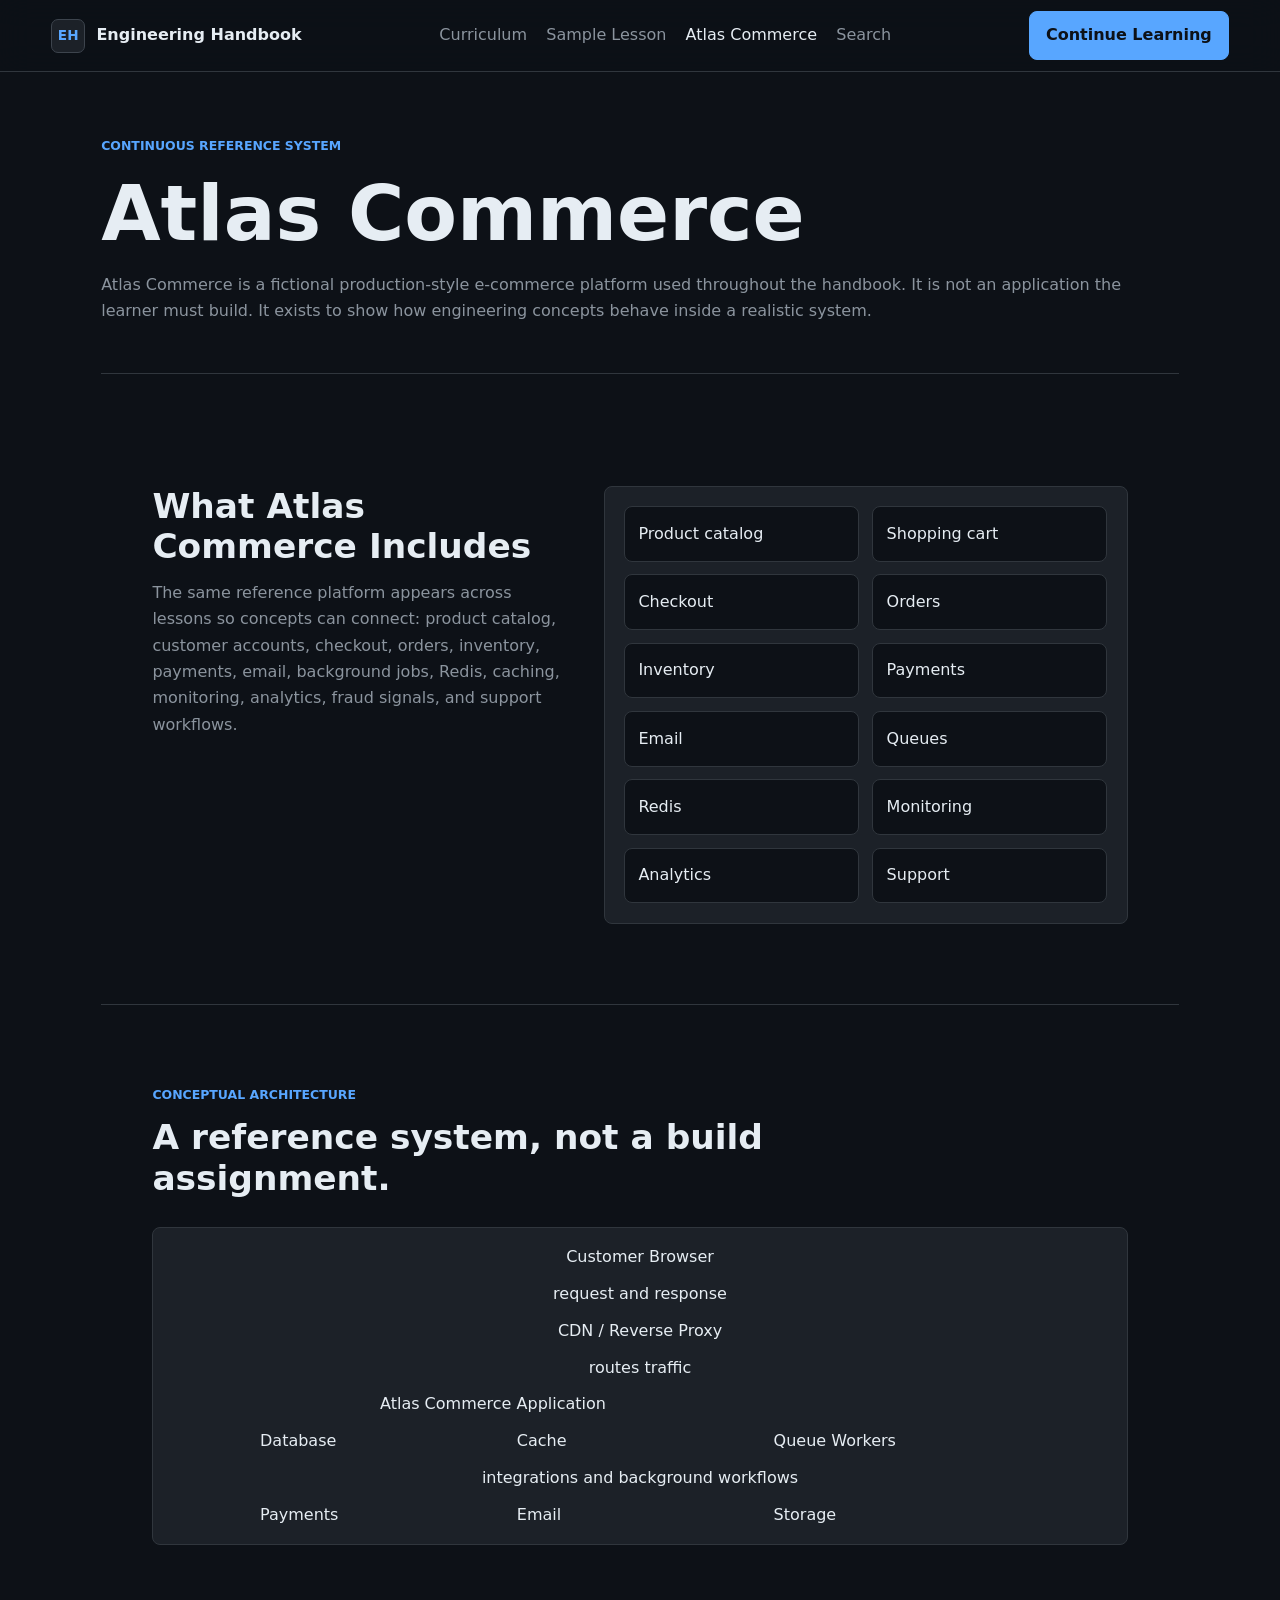
==== atlas-commerce.html @ 01fd46ba "Add interactive engineering handbook through phase 5" ====
<!doctype html>
<html lang="en">
  <head>
    <meta charset="utf-8">
    <meta name="viewport" content="width=device-width, initial-scale=1">
    <title>Atlas Commerce - Engineering Handbook</title>
    <link rel="stylesheet" href="css/variables.css">
    <link rel="stylesheet" href="css/base.css">
    <link rel="stylesheet" href="css/layout.css">
    <link rel="stylesheet" href="css/components.css">
    <link rel="stylesheet" href="css/responsive.css">
  </head>
  <body>
    <a class="skip-link" href="#main">Skip to content</a>
    <header class="site-header">
      <a class="brand" href="index.html"><span class="brand-mark">EH</span><span>Engineering Handbook</span></a>
      <nav class="header-nav" aria-label="Primary navigation">
        <a href="handbook.html">Curriculum</a>
        <a href="lesson.html?lesson=how-an-http-request-works">Sample Lesson</a>
        <a href="atlas-commerce.html" aria-current="page">Atlas Commerce</a>
        <button class="link-button js-search-open" type="button">Search</button>
      </nav>
      <button class="button button-primary js-continue" type="button">Continue Learning</button>
    </header>

    <main id="main" class="curriculum-page">
      <section class="page-intro">
        <p class="eyebrow">CONTINUOUS REFERENCE SYSTEM</p>
        <h1>Atlas Commerce</h1>
        <p>Atlas Commerce is a fictional production-style e-commerce platform used throughout the handbook. It is not an application the learner must build. It exists to show how engineering concepts behave inside a realistic system.</p>
      </section>

      <section class="section split-section atlas-page-section">
        <div>
          <h2>What Atlas Commerce Includes</h2>
          <p>The same reference platform appears across lessons so concepts can connect: product catalog, customer accounts, checkout, orders, inventory, payments, email, background jobs, Redis, caching, monitoring, analytics, fraud signals, and support workflows.</p>
        </div>
        <div class="card atlas-list">
          <span>Product catalog</span><span>Shopping cart</span><span>Checkout</span><span>Orders</span>
          <span>Inventory</span><span>Payments</span><span>Email</span><span>Queues</span>
          <span>Redis</span><span>Monitoring</span><span>Analytics</span><span>Support</span>
        </div>
      </section>

      <section class="section">
        <div class="section-heading">
          <p class="eyebrow">CONCEPTUAL ARCHITECTURE</p>
          <h2>A reference system, not a build assignment.</h2>
        </div>
        <div class="atlas-architecture" aria-label="Atlas Commerce conceptual architecture diagram">
          <div class="diagram-node">Customer Browser</div>
          <div class="diagram-arrow">request and response</div>
          <div class="diagram-node">CDN / Reverse Proxy</div>
          <div class="diagram-arrow">routes traffic</div>
          <div class="diagram-node wide-node">Atlas Commerce Application</div>
          <div class="diagram-row">
            <div class="diagram-node">Database</div>
            <div class="diagram-node">Cache</div>
            <div class="diagram-node">Queue Workers</div>
          </div>
          <div class="diagram-arrow">integrations and background workflows</div>
          <div class="diagram-row">
            <div class="diagram-node">Payments</div>
            <div class="diagram-node">Email</div>
            <div class="diagram-node">Storage</div>
          </div>
        </div>
      </section>
    </main>

    <div class="modal-backdrop" data-search-modal hidden>
      <section class="search-modal" role="dialog" aria-modal="true" aria-labelledby="search-title">
        <div class="modal-header">
          <h2 id="search-title">Search handbook</h2>
          <button class="icon-button js-search-close" type="button" aria-label="Close search">x</button>
        </div>
        <label class="field-label" for="site-search">Search curriculum lessons</label>
        <input id="site-search" class="search-input" type="search" placeholder="Try payments, queues, or monitoring">
        <div class="search-results" data-search-results></div>
      </section>
    </div>

    <script src="data/curriculum.js" defer></script>
    <script src="data/sample-lessons.js" defer></script>
    <script src="js/curriculum-data.js" defer></script>
    <script src="js/curriculum-validator.js" defer></script>
    <script src="js/storage.js" defer></script>
    <script src="js/navigation.js" defer></script>
    <script src="js/app.js" defer></script>
  </body>
</html>
---- css/variables.css ----
:root {
  --background: #0d1117;
  --sidebar: #161b22;
  --surface: #1c2128;
  --surface-hover: #22272e;
  --border: #30363d;
  --border-light: #3d444d;
  --text-primary: #e6edf3;
  --text-secondary: #8b949e;
  --text-muted: #6e7681;
  --accent: #58a6ff;
  --accent-hover: #79c0ff;
  --accent-soft: rgba(88, 166, 255, 0.12);
  --success: #3fb950;
  --success-soft: rgba(63, 185, 80, 0.12);
  --warning: #d29922;
  --warning-soft: rgba(210, 153, 34, 0.12);
  --error: #f85149;
  --error-soft: rgba(248, 81, 73, 0.12);
  --font-sans: Inter, ui-sans-serif, system-ui, -apple-system, BlinkMacSystemFont, "Segoe UI", sans-serif;
  --font-mono: "JetBrains Mono", "SFMono-Regular", Consolas, "Liberation Mono", monospace;
  --radius: 8px;
  --shadow: 0 18px 50px rgba(0, 0, 0, 0.28);
}
---- css/base.css ----
* { box-sizing: border-box; }
html {
  scroll-behavior: smooth;
  overflow-x: hidden;
}
body {
  margin: 0;
  overflow-x: hidden;
  background: var(--background);
  color: var(--text-primary);
  font-family: var(--font-sans);
  line-height: 1.65;
}
body.drawer-open { overflow: hidden; }
[hidden] { display: none !important; }
a { color: var(--accent); text-decoration: none; }
a:hover { color: var(--accent-hover); }
button, input { font: inherit; }
button { cursor: pointer; }
:focus-visible {
  outline: 3px solid var(--accent);
  outline-offset: 3px;
}
h1, h2, h3 { line-height: 1.18; margin: 0 0 0.8rem; }
h1 { font-size: clamp(2.2rem, 6vw, 4.9rem); max-width: 980px; }
h2 { font-size: clamp(1.45rem, 3vw, 2.15rem); }
h3 { font-size: 1.05rem; }
p { margin: 0 0 1rem; color: var(--text-secondary); }
ul, ol { color: var(--text-secondary); }
code, pre { font-family: var(--font-mono); }
.skip-link {
  position: absolute;
  left: 1rem;
  top: -100px;
  z-index: 100;
  background: var(--accent);
  color: var(--background);
  padding: 0.6rem 0.8rem;
  border-radius: var(--radius);
}
.skip-link:focus { top: 1rem; }
.sr-only {
  position: absolute;
  width: 1px;
  height: 1px;
  padding: 0;
  overflow: hidden;
  clip: rect(0, 0, 0, 0);
  white-space: nowrap;
  border: 0;
}
@media (prefers-reduced-motion: reduce) {
  *, *::before, *::after {
    animation-duration: 0.01ms !important;
    animation-iteration-count: 1 !important;
    scroll-behavior: auto !important;
    transition-duration: 0.01ms !important;
  }
}
---- css/layout.css ----
.site-header {
  position: sticky;
  top: 0;
  z-index: 20;
  display: flex;
  align-items: center;
  justify-content: space-between;
  gap: 1rem;
  min-height: 72px;
  padding: 0 4vw;
  border-bottom: 1px solid var(--border);
  background: rgba(13, 17, 23, 0.92);
  backdrop-filter: blur(16px);
}
.brand {
  display: inline-flex;
  align-items: center;
  gap: 0.7rem;
  color: var(--text-primary);
  font-weight: 700;
}
.brand-mark {
  display: inline-grid;
  place-items: center;
  width: 34px;
  height: 34px;
  border: 1px solid var(--border-light);
  border-radius: 7px;
  background: var(--surface);
  color: var(--accent);
  font-size: 0.85rem;
}
.header-nav { display: flex; align-items: center; gap: 1.2rem; }
.header-nav a, .link-button {
  color: var(--text-secondary);
  background: transparent;
  border: 0;
  padding: 0;
}
.header-nav [aria-current="page"], .header-nav a:hover, .link-button:hover { color: var(--text-primary); }
.hero {
  display: grid;
  grid-template-columns: minmax(0, 1.05fr) minmax(320px, 0.95fr);
  gap: clamp(2rem, 6vw, 5rem);
  align-items: center;
  min-height: calc(100vh - 72px);
  padding: 7vw 4vw 5vw;
  border-bottom: 1px solid var(--border);
}
.hero-copy { max-width: 900px; }
.lede { font-size: clamp(1.2rem, 2vw, 1.55rem); color: var(--text-primary); }
.hero-actions { display: flex; flex-wrap: wrap; gap: 0.8rem; margin-top: 1.5rem; }
.section {
  padding: 5rem 4vw;
  border-bottom: 1px solid var(--border);
}
.section-heading { max-width: 760px; margin-bottom: 1.8rem; }
.split-section {
  display: grid;
  grid-template-columns: minmax(0, 0.8fr) minmax(280px, 1fr);
  gap: 2rem;
  align-items: start;
}
.topic-grid, .feature-grid {
  display: grid;
  grid-template-columns: repeat(4, minmax(0, 1fr));
  gap: 1rem;
}
.site-footer {
  display: flex;
  justify-content: space-between;
  gap: 1.5rem;
  padding: 2.5rem 4vw;
  background: var(--sidebar);
  border-top: 1px solid var(--border);
}
.site-footer nav { display: flex; gap: 1rem; }
.curriculum-page {
  max-width: 1180px;
  margin: 0 auto;
  padding: 4rem 4vw;
}
.page-intro {
  margin-bottom: 2rem;
  padding-bottom: 2rem;
  border-bottom: 1px solid var(--border);
}
.stats-row {
  display: grid;
  grid-template-columns: repeat(4, minmax(0, 1fr));
  gap: 1rem;
  margin: 1.5rem 0;
}
.stats-row div {
  padding: 1rem;
  background: var(--surface);
  border: 1px solid var(--border);
  border-radius: var(--radius);
}
.stats-row strong { display: block; font-size: 1.8rem; }
.stats-row span { color: var(--text-secondary); }
.curriculum-shell { display: grid; gap: 1rem; }
---- css/components.css ----
.button {
  display: inline-flex;
  align-items: center;
  justify-content: center;
  min-height: 42px;
  padding: 0.65rem 1rem;
  border: 1px solid var(--border-light);
  border-radius: var(--radius);
  font-weight: 700;
  text-align: center;
}
.button-primary { background: var(--accent); color: var(--background); border-color: var(--accent); }
.button-primary:hover { background: var(--accent-hover); color: var(--background); }
.button-secondary { background: var(--surface); color: var(--text-primary); }
.button-subtle { background: transparent; color: var(--text-secondary); }
.full-width { width: 100%; }
.icon-button {
  display: inline-grid;
  place-items: center;
  width: 42px;
  height: 42px;
  border: 1px solid var(--border-light);
  border-radius: var(--radius);
  background: var(--surface);
  color: var(--text-primary);
}
.eyebrow {
  margin-bottom: 0.75rem;
  color: var(--accent);
  font-size: 0.78rem;
  font-weight: 800;
  letter-spacing: 0;
}
.card, .feature-card, .continue-card, .part-panel {
  background: var(--surface);
  border: 1px solid var(--border);
  border-radius: var(--radius);
}
.card { padding: 1.2rem; }
.card p { margin-bottom: 0; }
.feature-card { padding: 1rem; color: var(--text-secondary); }
.handbook-preview {
  display: grid;
  grid-template-columns: 120px 1fr;
  min-height: 430px;
  border: 1px solid var(--border-light);
  border-radius: var(--radius);
  overflow: hidden;
  background: var(--surface);
  box-shadow: var(--shadow);
}
.preview-sidebar {
  display: grid;
  align-content: start;
  gap: 0.8rem;
  padding: 1.2rem;
  background: var(--sidebar);
  border-right: 1px solid var(--border);
}
.preview-sidebar span, .preview-line, .preview-bar, .preview-code {
  display: block;
  height: 12px;
  border-radius: 999px;
  background: var(--border-light);
}
.preview-reader { padding: 1.4rem; }
.preview-bar { width: 40%; background: var(--accent); }
.preview-line { width: 76%; margin-top: 1rem; }
.preview-line.wide { width: 92%; height: 18px; }
.preview-flow {
  display: grid;
  grid-template-columns: repeat(2, minmax(0, 1fr));
  gap: 0.8rem;
  margin: 2rem 0;
}
.preview-flow span {
  padding: 0.85rem;
  border: 1px solid var(--border);
  border-radius: var(--radius);
  color: var(--text-secondary);
  background: var(--background);
}
.preview-code { height: 90px; border-radius: var(--radius); background: var(--background); }
.workflow {
  display: grid;
  grid-template-columns: repeat(3, minmax(0, 1fr));
  gap: 0.8rem;
  list-style: none;
  padding: 0;
  margin: 0;
}
.workflow li, .atlas-list span {
  padding: 0.85rem;
  border: 1px solid var(--border);
  border-radius: var(--radius);
  background: var(--background);
  color: var(--text-primary);
}
.atlas-list {
  display: grid;
  grid-template-columns: repeat(2, minmax(0, 1fr));
  gap: 0.8rem;
}
.continue-card {
  display: grid;
  grid-template-columns: minmax(0, 1fr) 320px;
  gap: 2rem;
  padding: 1.4rem;
}
.progress {
  height: 10px;
  overflow: hidden;
  border-radius: 999px;
  background: var(--background);
  border: 1px solid var(--border);
}
.progress span {
  display: block;
  width: 0;
  height: 100%;
  background: var(--accent);
  transition: width 180ms ease;
}
.progress-label {
  display: flex;
  justify-content: space-between;
  gap: 1rem;
  margin-bottom: 0.55rem;
  color: var(--text-secondary);
  font-size: 0.9rem;
}
.continue-progress { display: grid; gap: 0.9rem; }
.part-panel { overflow: hidden; }
.part-header {
  width: 100%;
  display: flex;
  justify-content: space-between;
  gap: 1rem;
  padding: 1rem;
  border: 0;
  border-bottom: 1px solid var(--border);
  background: var(--surface);
  color: var(--text-primary);
  text-align: left;
}
.lesson-list { display: grid; gap: 0; }
.lesson-row {
  display: grid;
  grid-template-columns: 1fr auto;
  gap: 1rem;
  align-items: center;
  padding: 1rem;
  border-bottom: 1px solid var(--border);
}
.lesson-row:last-child { border-bottom: 0; }
.chapter-list, .chapter-panel { display: grid; gap: 0; }
.chapter-header {
  width: 100%;
  padding: 0.85rem 1rem;
  border: 0;
  border-bottom: 1px solid var(--border);
  background: var(--background);
  color: var(--text-primary);
  text-align: left;
  font-weight: 700;
}
.lesson-row-main { min-width: 0; }
.lesson-row-summary { margin: 0.35rem 0 0.65rem; }
.lesson-title-line { display: flex; gap: 0.55rem; align-items: center; color: var(--text-primary); }
.state-dot { color: var(--text-muted); }
.state-dot.complete { color: var(--success); }
.state-dot.current { color: var(--accent); }
.state-dot.planned { color: var(--warning); }
.state-dot.in-progress { color: var(--accent); }
.state-dot.completed { color: var(--success); }
.lesson-meta-list {
  display: flex;
  flex-wrap: wrap;
  gap: 0.45rem;
  align-items: center;
}
.topic-chip {
  display: inline-flex;
  align-items: center;
  min-height: 26px;
  padding: 0.18rem 0.5rem;
  border: 1px solid var(--border);
  border-radius: 999px;
  color: var(--text-secondary);
  background: var(--background);
  font-size: 0.78rem;
}
.roadmap-note {
  margin-top: 1rem;
  padding: 1rem;
  border: 1px solid var(--border);
  border-radius: var(--radius);
  background: var(--surface);
  color: var(--text-secondary);
}
.curriculum-controls {
  display: grid;
  grid-template-columns: minmax(0, 1fr) minmax(320px, 0.9fr);
  gap: 1rem;
  margin-bottom: 1.5rem;
  padding: 1rem;
  border: 1px solid var(--border);
  border-radius: var(--radius);
  background: var(--surface);
}
.search-row {
  display: grid;
  grid-template-columns: minmax(0, 1fr) auto;
  gap: 0.65rem;
}
.filter-grid {
  display: flex;
  flex-wrap: wrap;
  gap: 0.5rem;
  margin: 0;
  padding: 0;
  border: 0;
}
.filter-grid legend {
  width: 100%;
  color: var(--text-primary);
  font-weight: 700;
}
.filter-grid label {
  display: inline-flex;
  align-items: center;
  gap: 0.35rem;
  min-height: 34px;
  padding: 0.2rem 0.55rem;
  border: 1px solid var(--border);
  border-radius: 999px;
  color: var(--text-secondary);
  background: var(--background);
}
.result-count { margin: 0.65rem 0 0; }
.empty-state {
  padding: 1rem;
  border: 1px solid var(--border);
  border-radius: var(--radius);
  background: var(--surface);
  color: var(--text-secondary);
}
.atlas-architecture {
  display: grid;
  justify-items: center;
  gap: 0.65rem;
  padding: 1rem;
  border: 1px solid var(--border);
  border-radius: var(--radius);
  background: var(--surface);
}
.diagram-row {
  width: min(760px, 100%);
  display: grid;
  grid-template-columns: repeat(3, minmax(0, 1fr));
  gap: 0.65rem;
}
.wide-node { width: min(520px, 100%); }
.validation-summary, .validation-section {
  margin-bottom: 1rem;
  padding: 1rem;
  border: 1px solid var(--border);
  border-radius: var(--radius);
  background: var(--surface);
}
.badge {
  display: inline-flex;
  align-items: center;
  min-height: 28px;
  padding: 0.2rem 0.55rem;
  border: 1px solid var(--border-light);
  border-radius: 999px;
  color: var(--text-secondary);
  background: var(--surface);
  font-size: 0.84rem;
}
.modal-backdrop {
  position: fixed;
  inset: 0;
  z-index: 50;
  display: grid;
  place-items: start center;
  padding: 10vh 1rem 1rem;
  background: rgba(0, 0, 0, 0.58);
}
.search-modal {
  width: min(620px, 100%);
  padding: 1rem;
  border: 1px solid var(--border-light);
  border-radius: var(--radius);
  background: var(--surface);
  box-shadow: var(--shadow);
}
.modal-header { display: flex; align-items: center; justify-content: space-between; gap: 1rem; }
.field-label { display: block; margin: 1rem 0 0.4rem; color: var(--text-secondary); }
.search-input {
  width: 100%;
  padding: 0.8rem 0.9rem;
  border: 1px solid var(--border-light);
  border-radius: var(--radius);
  background: var(--background);
  color: var(--text-primary);
}
.search-results { display: grid; gap: 0.6rem; margin-top: 1rem; }
.search-result {
  display: block;
  padding: 0.75rem;
  border: 1px solid var(--border);
  border-radius: var(--radius);
  background: var(--background);
}
---- css/responsive.css ----
@media (max-width: 1100px) {
  .topic-grid, .feature-grid { grid-template-columns: repeat(2, minmax(0, 1fr)); }
  .lesson-layout { grid-template-columns: 280px minmax(0, 1fr); }
  .lesson-toc { display: none; }
}
@media (max-width: 860px) {
  .site-header { flex-wrap: wrap; padding: 0.8rem 4vw; }
  .header-nav { order: 3; width: 100%; justify-content: space-between; }
  .hero, .split-section, .continue-card, .lesson-hero { grid-template-columns: 1fr; }
  .hero { min-height: auto; padding-top: 4rem; }
  .handbook-preview { min-height: 330px; }
  .stats-row, .curriculum-controls { grid-template-columns: 1fr; }
  .lesson-row { grid-template-columns: 1fr; }
  .mobile-lesson-header {
    position: sticky;
    top: 0;
    z-index: 35;
    display: flex;
    align-items: center;
    justify-content: space-between;
    gap: 0.8rem;
    padding: 0.65rem 1rem;
    border-bottom: 1px solid var(--border);
    background: var(--background);
  }
  .lesson-layout { display: block; }
  .lesson-sidebar {
    position: fixed;
    inset: 0 auto 0 0;
    z-index: 45;
    width: min(330px, 86vw);
    transform: translateX(-105%);
    transition: transform 180ms ease;
    box-shadow: var(--shadow);
  }
  .lesson-sidebar.open { transform: translateX(0); }
  .js-drawer-close { display: inline-grid; }
  .drawer-backdrop {
    position: fixed;
    inset: 0;
    z-index: 40;
    background: rgba(0, 0, 0, 0.58);
  }
  .lesson-main { padding: 1.2rem 1rem 3rem; }
  .lesson-content { max-width: none; font-size: 16px; }
}
@media (max-width: 560px) {
  h1 { font-size: 2.15rem; }
  .site-header > .button { width: 100%; }
  .hero-actions, .prev-next { flex-direction: column; }
  .button { width: 100%; }
  .topic-grid, .feature-grid, .workflow, .atlas-list, .definition-grid, .prompt-grid, .step-flow, .related-grid {
    grid-template-columns: 1fr;
  }
  .diagram-row, .search-row { grid-template-columns: 1fr; }
  .lesson-meta-list .topic-chip:nth-of-type(n+4),
  .lesson-row-summary { display: none; }
  .handbook-preview { grid-template-columns: 84px 1fr; }
  .preview-flow { grid-template-columns: 1fr; }
  .section { padding: 3rem 1rem; }
  .site-footer { flex-direction: column; }
  .modal-backdrop { padding-top: 1rem; }
}
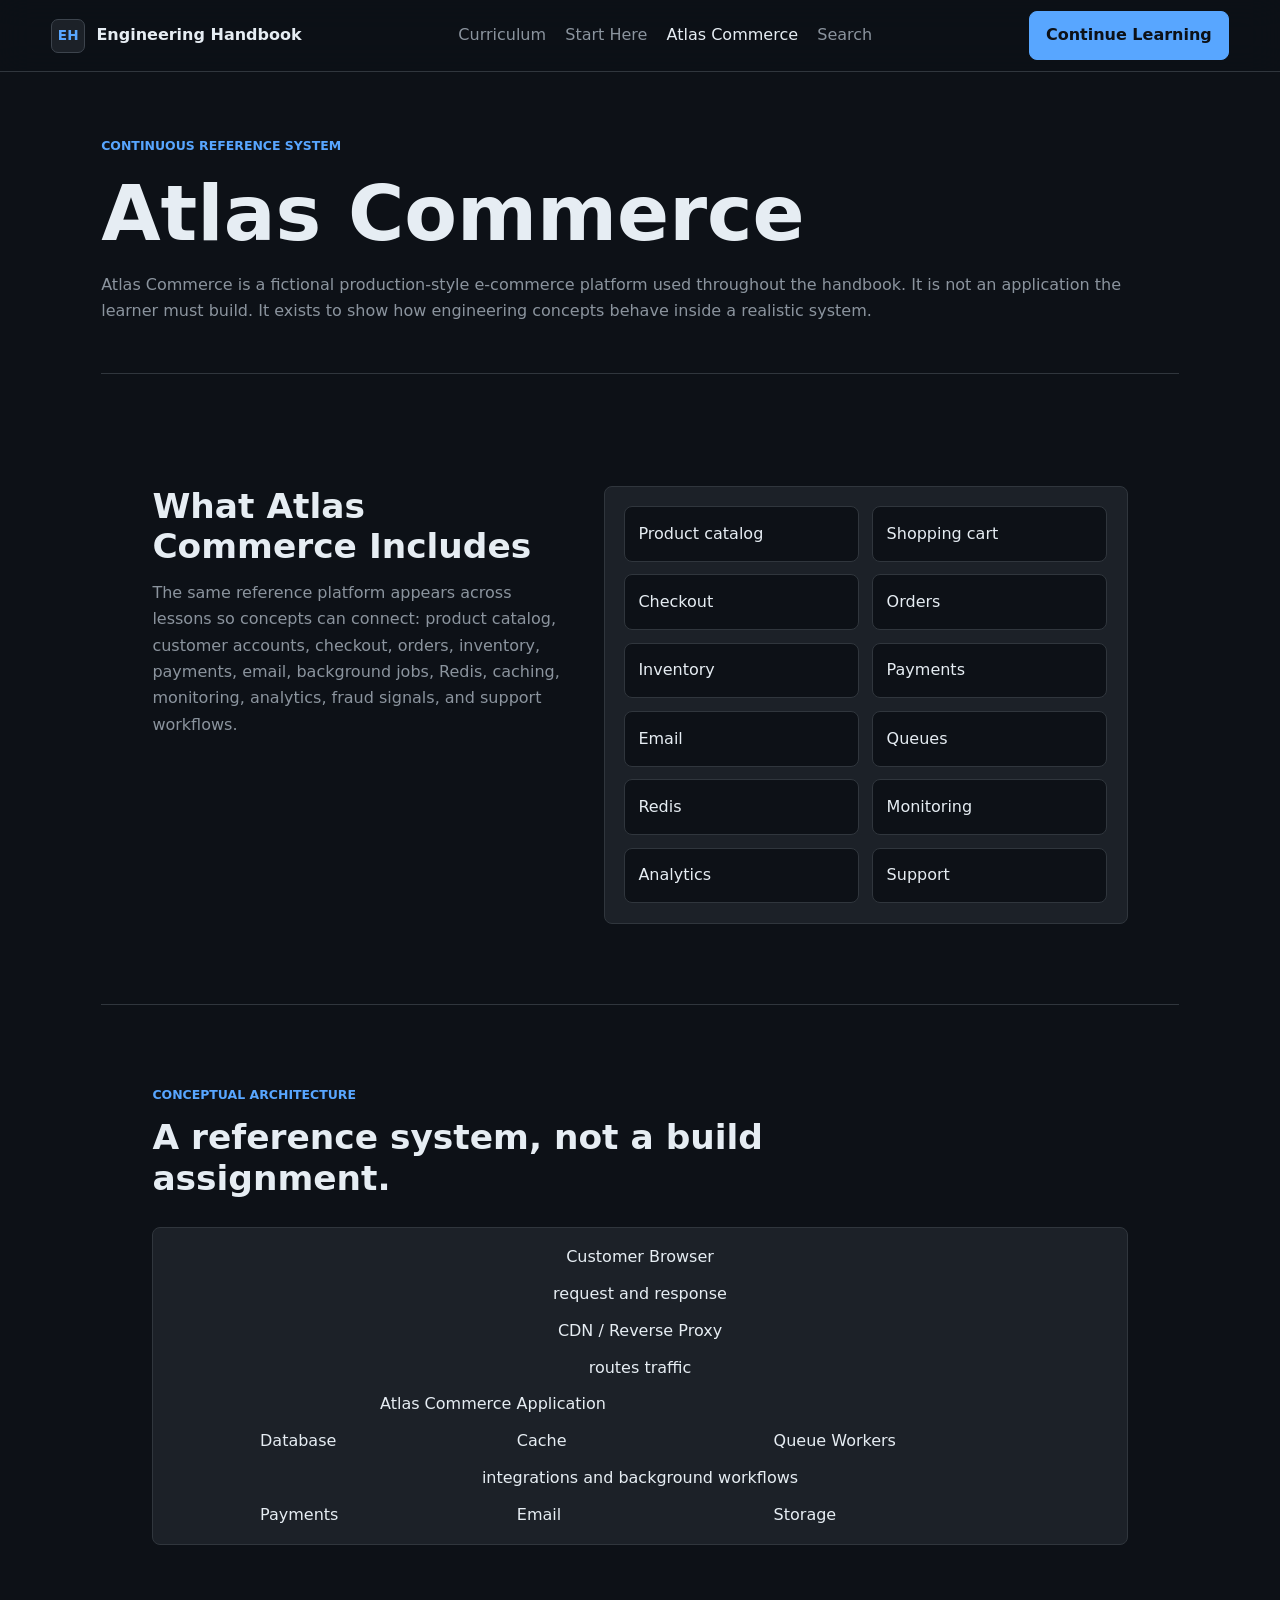
==== commit 6c389fa0: "Point navigation to first lesson" ====
--- a/atlas-commerce.html
+++ b/atlas-commerce.html
@@ -16,7 +16,7 @@
       <a class="brand" href="index.html"><span class="brand-mark">EH</span><span>Engineering Handbook</span></a>
       <nav class="header-nav" aria-label="Primary navigation">
         <a href="handbook.html">Curriculum</a>
-        <a href="lesson.html?lesson=how-an-http-request-works">Sample Lesson</a>
+        <a href="lesson.html?lesson=what-a-computer-actually-does">Start Here</a>
         <a href="atlas-commerce.html" aria-current="page">Atlas Commerce</a>
         <button class="link-button js-search-open" type="button">Search</button>
       </nav>
